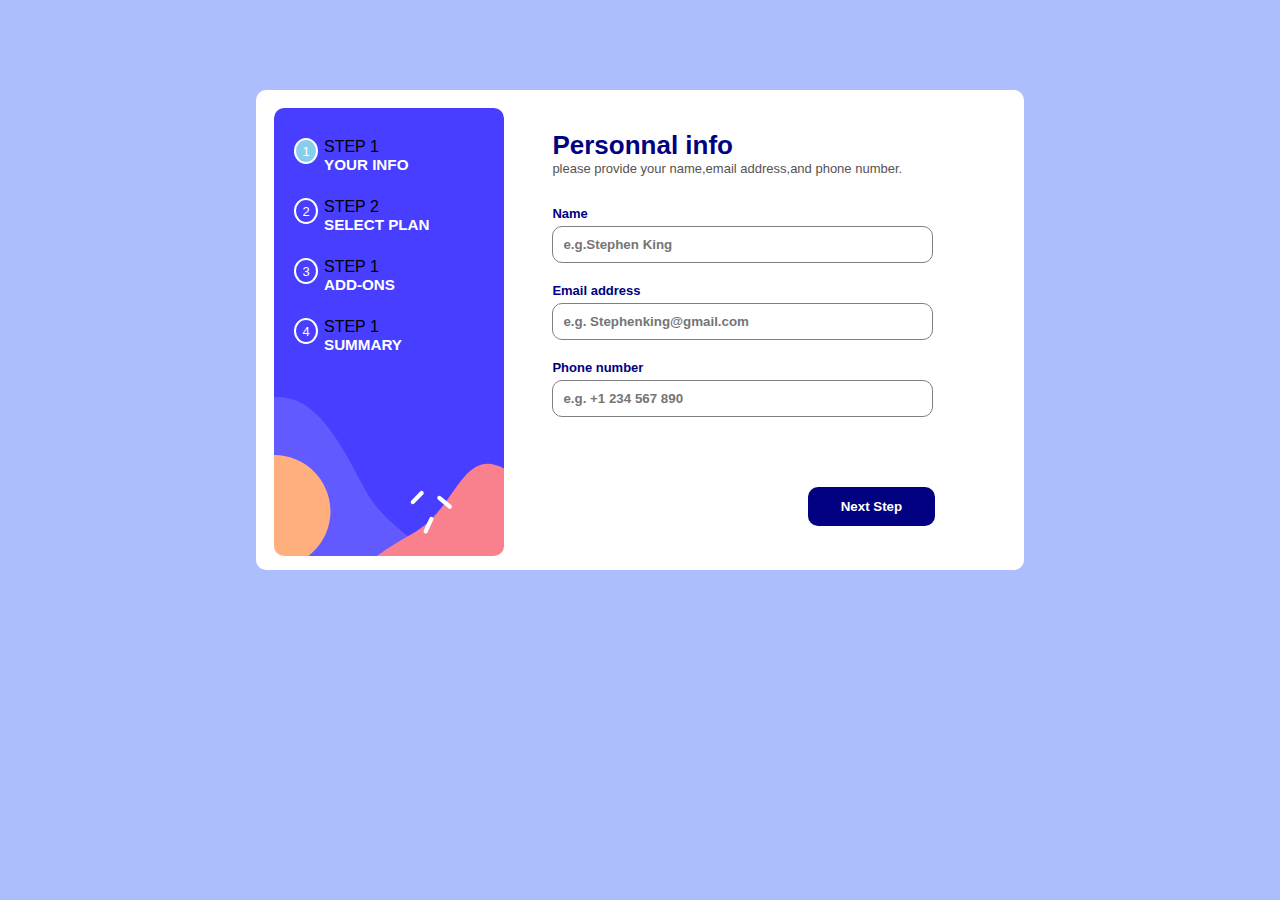
==== index.html @ de2533cb "Add files via upload" ====
<!DOCTYPE html>
<html lang="en">
<head>
    <meta charset="UTF-8">
    <meta http-equiv="X-UA-Compatible" content="IE=edge">
    <meta name="viewport" content="width=device-width, initial-scale=1.0">
    <title>multi-page-form</title>
    <link rel="stylesheet" href="style.css" type="text/css">
</head>
<body>
    <div class="container">
        <div class="menu col">
            <nav>
                <ul>
                    <li><div class="num" style="background-color: skyblue;"><a href="index.html">1</a></div><div class="link">STEP 1<a href="index.html"><h3>YOUR INFO</h3></a></div></li>
                    <li><div class="num"><a href="plan.html">2</a></div><div class="link plan">STEP 2<a href="plan.html"><h3>SELECT PLAN</h3></a></div></li>
                    <li><div class="num"><a href="pick.html">3</a></div><div class="link">STEP 1<a href="pick.html"><h3>ADD-ONS</h3></a></div></li>
                    <li><div class="num"><a href="finishup.html">4</a></div><div class="link">STEP 1<a href="finishup.html"><h3>SUMMARY</h3></a></div></li>
                </ul>
            </nav>
        </div>

        <div class="col aside">

        <div id="content" class="col">
            <h1>Personnal info</h1>
            <p>please provide your name,email address,and phone number.</p>

            <div class="form">
                <p class="label">Name</p>
                <input type="text" placeholder="e.g.Stephen King">
                <p class="label">Email address</p>
                <input type="email" name="email" placeholder="e.g. Stephenking@gmail.com">
                <p class="label">Phone number</p>
                <input type="num" name="num" placeholder="e.g. +1 234 567 890">
            </div>
            <a href="plan.html"><button class="next">next step</button></a>
        </div>

<!--aside div-->
    </div>
<!--container div-->
    </div>
</body>
</html>
---- style.css ----
*{
    margin: 0;
    padding: 0;
    box-sizing: border-box;
}
body{
    background-color: hsl(228, 100%, 84%);
    font-family: Verdana, Geneva, Tahoma, sans-serif;
}
.container{
    height: 30em;
    background-color: white;
    width: 60%;
    margin: 0 auto;
    position: relative;
    border-radius: 10px;
    margin-top: 90px;
}
.container .menu{
    width: 30%;
    background-image: url(./assets/images/bg-sidebar-desktop.svg);
    background-size: cover;
    background-repeat: no-repeat;
    height: 28em;
    margin: 18px;
    border-radius: 10px;
}

/***nav-side style guide**/
nav{
    margin-top: 20px;
}
nav ul li{
    list-style-type: none;
    padding: 10px;
    margin-left: 10px;
    margin-top: 5px;
}
nav ul li a{
    color: white;
    font-size: small;
    text-decoration: none;
}
.col{
    float: left;
}

li .num{
    float: left;
    width: 12%;
    border: 2px solid white;
    text-align: center;
    border-radius: 50%;
    padding: 2px;
}
.menu .link{
    margin-left: 30px;
}
li:hover .num{
    background-color: skyblue;
}

/**here is the aside page on the right**/
.container .aside{
    width: 55%;
    margin-left: 30px;
    height: unset;
}

#content{
    width: 100%;
    font-size: small;
    color: rgb(85, 82, 82);
    margin-top: 40px;
}
/**header of the page**/
#content h1{
     color: navy;
}

/**form styling**/
#content .form{
    margin-top: 30px;
}
#content .form .label{
    font-weight: bold;
    color: navy;
    margin-top: 20px;
}
/**input field**/
#content .form input{
    width: 90%;
    padding: 10px;
    border-radius: 10px;
    margin-top: 5px;
    color: grey;
    border: 1px solid grey;
    font-weight: bold;
}
/**next button***/
#content .next{
    border: none;
    padding: 12px;
    width: 30%;
    background-color: navy;
    float: right;
    margin-top: 70px;
    border-radius: 10px;
    text-transform: capitalize;
    font-weight: bold;
    margin-right: 40px;
}
#content .next{
    text-decoration: none;
    color: white;
}

/***plan**/
.aside #plan{
    width: 100%;
    font-size: small;
    color: rgb(85, 82, 82);
    margin-top: 40px;
}
.aside #plan h1{
    color: navy;
}

/**bill area style**/
.bill{
    margin-top: 30px;
}
.bill .arcade{
    margin-left: 5px;
    width: 28%;
    border-radius: 5px;
    padding: 10px;
    box-shadow: 0 0 2px 2px rgb(168, 167, 167);
}
.bill .arcade:hover{
    background-color: hsl(229, 24%, 87%);
    border: 1px solid hsl(243, 100%, 62%);
}
.bill .advanced{
    width: 28%;
    margin-left: 20px;
    border-radius: 5px;
    padding: 10px;
    box-shadow: 0 0 2px 2px rgb(168, 167, 167);
}
.bill .advanced:hover{
    background-color: hsl(229, 24%, 87%);
    border: 1px solid hsl(243, 100%, 62%);
}
.bill .pro{
    width: 28%;
    margin-left: 20px;
    border-radius: 5px;
    padding: 10px;
    box-shadow: 0 0 2px 2px rgb(168, 167, 167);
}
.bill .pro:hover{
    background-color: hsl(229, 24%, 87%);
    border: 1px solid hsl(243, 100%, 62%);
}
/***bill type**/
.bill h3{
    color: navy;
    margin-top: 30px;
}
/**text inside bill box**/
.bill p{
    opacity: 0.4;
    font-weight: bold;
}
.bill:after{
    content: "";
    clear: both;
    display: table;
}
/**done with bill**/
#plan .switch{
    width: 95%;
    text-align: center;
    padding: 10px;
    background-color: hsl(229, 24%, 87%);
    margin-top: 30px;
    border-radius: 10px;
    height: 3em;
}
#plan .switch h3{
    color: navy;
}

/**switch button styling**/
.switch .cols{
    float: left;
    padding: 5px;
    margin-left: 45px;
    margin-top: -5px;
}
.cols::after{
    content: "";
    clear: both;
    display: table;
}
.switch .switch-button{
    width: 15%;
    background-color: navy;
    border-radius: 20px;
}
.switch .switch-button p{
    background-color: white;
    width: 30%;
    border-radius: 50%;
}
.switch a{
    text-decoration: none;
    color: white;
}
/**switch button ends here**/

#plan .footer{
    padding: 10px;
    margin-top: 70px;
}
#plan .footer a{
    text-decoration: none;
    color: grey;
    font-weight: bold;
}
#plan .footer button{
    border: none;
    padding: 12px;
    width: 30%;
    background-color: navy;
    float: right;
    border-radius: 10px;
    text-transform: capitalize;
    font-weight: bold;
    margin-right: 20px;
    margin-top: -10px;
}
#plan .footer button a{
    color: white;
}

/***plan b style guide**/
.aside #planb{
    width: 100%;
    font-size: small;
    color: rgb(85, 82, 82);
    margin-top: 40px;
}
.aside #planb h1{
    color: navy;
}
#planb .footer{
    padding: 10px;
    margin-top: 70px;
}
#planb .footer a{
    text-decoration: none;
    color: grey;
    font-weight: bold;
}
#planb .footer button{
    border: none;
    padding: 12px;
    width: 30%;
    background-color: navy;
    float: right;
    border-radius: 10px;
    text-transform: capitalize;
    font-weight: bold;
    margin-right: 20px;
    margin-top: -10px;
}
#planb .footer button a{
    color: white;
}
#planb .switch{
    width: 95%;
    text-align: center;
    padding: 10px;
    background-color: hsl(229, 24%, 87%);
    margin-top: 30px;
    border-radius: 10px;
    height: 3em;
}
#planb .switch h3{
    color: navy;
}
/**plan b done**/


/**here is the page 3 where we have pick adds**/
.aside #pick{
    width: 100%;
    font-size: small;
    color: rgb(85, 82, 82);
    margin-top: 40px;
    font-weight: bold;
}
.aside #pick h1{
    color: navy;
}
.box-wrap{
    margin-top: 40px;
}
#pick .box-wrap h3{
    color: navy;
} 
#pick .box-wrap .check{
    float: left;
    margin: 15px;
}
.box-wrap .boxes{
    padding: 10px;
    border: 1px solid grey;
    border-radius: 10px;
    margin-top: 15px;
}
.box-wrap .row{
    float: right;
    margin-top: -25px;
}

#pick .footer{
    padding: 10px;
    margin-top: 70px;
}
#pick .footer a{
    text-decoration: none;
    color: grey;
    font-weight: bold;
}
#pick .footer button{
    border: none;
    padding: 12px;
    width: 30%;
    background-color: navy;
    color: white;
    float: right;
    border-radius: 10px;
    text-transform: capitalize;
    font-weight: bold;
    margin-right: 20px;
    margin-top: -10px;
}
#pick .footer button a{
    color: white;
}

/**pickb for yearly plan**/
.aside #pickb{
    width: 100%;
    font-size: small;
    color: rgb(85, 82, 82);
    margin-top: 40px;
    font-weight: bold;
}
.aside #pickb h1{
    color: navy;
}
#pickb .box-wrap h3{
    color: navy;
} 
#pickb .box-wrap .check{
    float: left;
    margin: 15px;
}
#pickb .footer{
    padding: 10px;
    margin-top: 70px;
}
#pickb .footer a{
    text-decoration: none;
    color: grey;
    font-weight: bold;
}
#pickb .footer button{
    border: none;
    padding: 12px;
    width: 30%;
    background-color: navy;
    color: white;
    float: right;
    border-radius: 10px;
    text-transform: capitalize;
    font-weight: bold;
    margin-right: 20px;
    margin-top: -10px;
}
#pickb .footer button a{
    color: white;
}
/**pick page ends here**/


/***finish up page**/
.aside #finish{
    width: 100%;
    font-size: small;
    font-weight: bold;
    color: rgb(85, 82, 82);
    margin-top: 40px;
}
.aside #finish h1{
    color: navy;
}
#finish .table{
    background-color: whitesmoke;
    padding: 15px;
    border-radius: 10px;
    margin-top: 40px;
}
#finish #select{
    border: none;
    font-size: 15px;
    font-weight: bold;
    background-color: whitesmoke;
    color: navy;
    float: left;
}
#finish .col{
    float: left;
}
#finish .price{
    float: right;
    font-weight: bold;
    color: navy;
}

/***footer**/
#finish .footer{
    padding: 10px;
    margin-top: 70px;
}
#finish .footer a{
    text-decoration: none;
    color: grey;
    font-weight: bold;
}
#finish .footer button{
    border: none;
    padding: 12px;
    width: 30%;
    background-color: navy;
    color: white;
    float: right;
    border-radius: 10px;
    text-transform: capitalize;
    font-weight: bold;
    margin-right: 20px;
    margin-top: -10px;
}
#finish .footer button a{
    color: white;
}

/**finishb for yearly plan**/
.aside #finishb{
    width: 100%;
    font-size: small;
    font-weight: bold;
    color: rgb(85, 82, 82);
    margin-top: 40px;
}
.aside #finishb h1{
    color: navy;
}
#finishb .table{
    background-color: whitesmoke;
    padding: 15px;
    border-radius: 10px;
    margin-top: 40px;
}
#finishb #select{
    border: none;
    font-size: 15px;
    font-weight: bold;
    background-color: whitesmoke;
    color: navy;
    float: left;
}
#finishb .col{
    float: left;
}
#finishb .price{
    float: right;
    font-weight: bold;
    color: navy;
}

/***footer**/
#finishb .footer{
    padding: 10px;
    margin-top: 70px;
}
#finishb .footer a{
    text-decoration: none;
    color: grey;
    font-weight: bold;
}
#finishb .footer button{
    border: none;
    padding: 12px;
    width: 30%;
    background-color: navy;
    color: white;
    float: right;
    border-radius: 10px;
    text-transform: capitalize;
    font-weight: bold;
    margin-right: 20px;
    margin-top: -10px;
}
#finishb .footer button a{
    color: white;
}
.finishup:after{
    content: "";
    clear: both;
    display: table;
}

/**last page with congratulationns message**/
.congrats-message{
    height: 23em;
    margin-top: 50px;
}
.congrats-message .image{
    border: 12px solid rgb(247, 51, 51);
    padding: 4px;
    width: 14%;
    border-radius: 50%;
    margin: 0 auto;
    margin-top: 60px;
}
.message{
    text-align: center;
    padding: 10px;
}
.message h1{
    color: navy;
}
.message p{
    font-family: Cambria, Cochin, Georgia, Times, 'Times New Roman', serif;
    font-weight: bold;
    color: grey;
}
/**page end**/


@media screen and (max-width:375px) {
    body{
        background-color: white;
    }

   .container{
    width: 100%;
    margin: 0;
    border-radius: 0;
    height: 12em;
    background-color: blue;
   }
   .container .menu{
       width: 100%;
       background-image: url(./assets/images/bg-sidebar-desktop.svg);
       height: 12em;
       margin: 0;
       border-radius: 0;
   }
   .menu .link{
    display: none;
   }
   .menu li{
    display: inline-block;
   }
   li .num{
    float: left;
    width: 100%;
    border: 2px solid white;
    text-align: center;
    border-radius: 50%;
    padding: 10px;
    height: 2.5em;
    margin-left: 15px;
}

.container .aside{
    width: 92%;
    padding: 10px;
    background-color: white;
    margin-top: -80px;
    border-radius: 10px;
    margin-left: 15px;
    height: 27.1em;
}

#content .form input{
    border: none;
    border-radius: 0;
    border-bottom: 1px solid black;
}

/***bill section under plan***/
.bill h3{
    font-size: small;
}
.bill .plan-type{
    margin-top: -30px;
    margin-left: 15px;
}
.bill .arcade .col{
float: left;
}
.bill .advanced .col{
float: left;
}
.bill .pro .col{
float: left;
}
.bill .arcade{
width: 93%;
margin: 15px;
box-shadow: none;
border: 1px solid rgb(53, 141, 175);
}
.bill .advanced{
width: 93%;
margin: 15px;
box-shadow: none;
border: 1px solid rgb(53, 141, 175);
}
.bill .pro{
width: 93%;
margin: 15px;
box-shadow: none;
border: 1px solid rgb(53, 141, 175);
}
/**bill end**/

/**switch button styling**/
.switch{margin-left: 10px;}
.switch .cols{
    float: left;
    padding: 5px;
    margin-left: 25px;
}
.switch .switch-button p{
    width: 40%;
}
/**pick adds page style**/

.boxes .box-text p{
    font-size: 11.4px;
}

.congrats-message .image{
    width: 19%;
}
#finish .footer{
    margin-top: 50px;
}
#finishb .footer{
    margin-top: 50px;
}
}
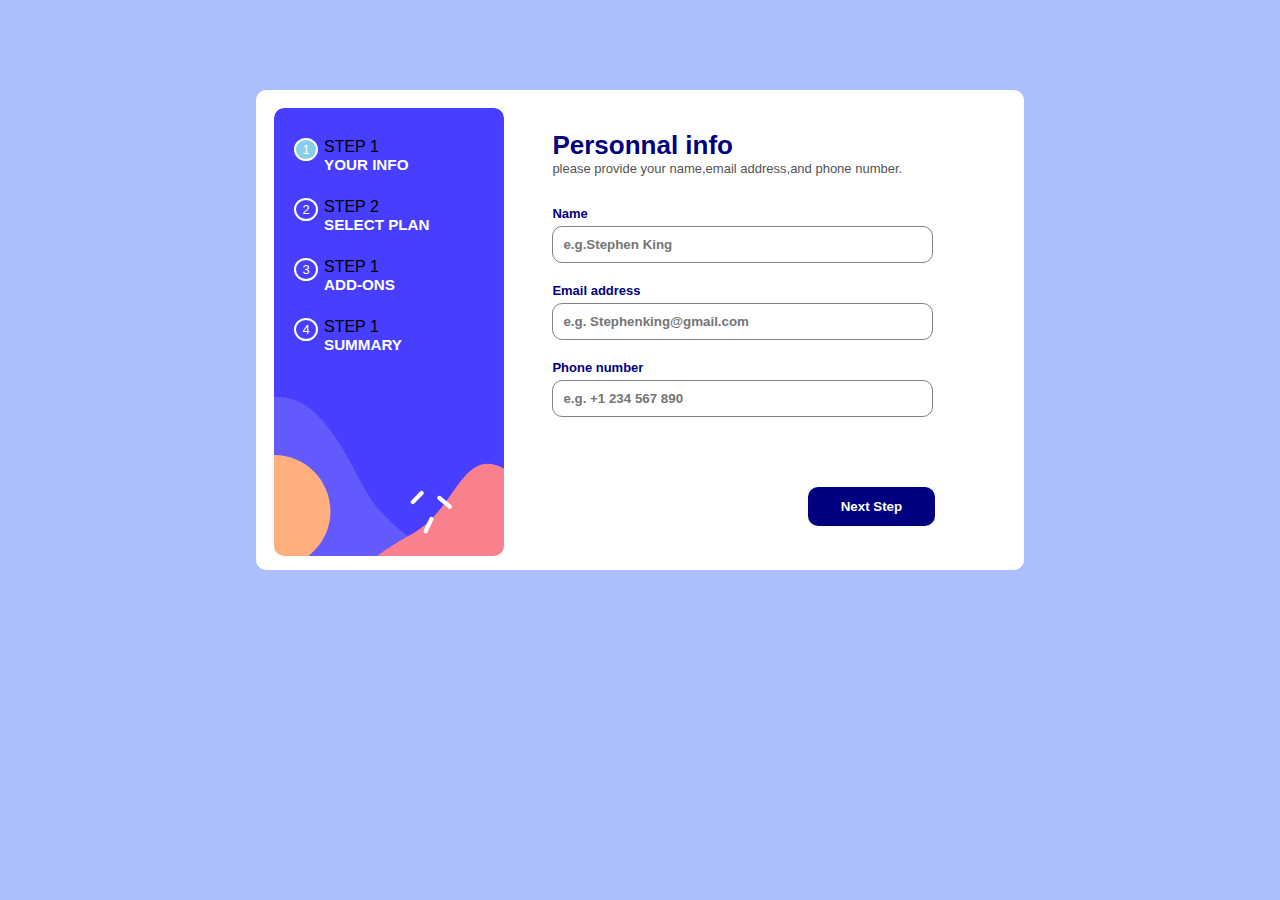
==== commit b93553bf: "Add files via upload" ====
--- a/index.html
+++ b/index.html
@@ -6,16 +6,17 @@
     <meta name="viewport" content="width=device-width, initial-scale=1.0">
     <title>multi-page-form</title>
     <link rel="stylesheet" href="style.css" type="text/css">
+    <link rel="stylesheet" href="query.css">
 </head>
 <body>
     <div class="container">
         <div class="menu col">
             <nav>
                 <ul>
-                    <li><div class="num" style="background-color: skyblue;"><a href="index.html">1</a></div><div class="link">STEP 1<a href="index.html"><h3>YOUR INFO</h3></a></div></li>
-                    <li><div class="num"><a href="plan.html">2</a></div><div class="link plan">STEP 2<a href="plan.html"><h3>SELECT PLAN</h3></a></div></li>
-                    <li><div class="num"><a href="pick.html">3</a></div><div class="link">STEP 1<a href="pick.html"><h3>ADD-ONS</h3></a></div></li>
-                    <li><div class="num"><a href="finishup.html">4</a></div><div class="link">STEP 1<a href="finishup.html"><h3>SUMMARY</h3></a></div></li>
+                    <li><a href="index.html"><div class="num" style="background-color: skyblue;">1</div></a><div class="link">STEP 1<a href="index.html"><h3>YOUR INFO</h3></a></div></li>
+                    <li><a href="plan.html"><div class="num">2</div></a><div class="link plan">STEP 2<a href="plan.html"><h3>SELECT PLAN</h3></a></div></li>
+                    <li><a href="pick.html"><div class="num">3</div></a><div class="link">STEP 1<a href="pick.html"><h3>ADD-ONS</h3></a></div></li>
+                    <li><a href="finishup.html"><div class="num">4</div></a><div class="link">STEP 1<a href="finishup.html"><h3>SUMMARY</h3></a></div></li>
                 </ul>
             </nav>
         </div>
@@ -28,11 +29,11 @@
 
             <div class="form">
                 <p class="label">Name</p>
-                <input type="text" placeholder="e.g.Stephen King">
+                <input type="text" placeholder="e.g.Stephen King" required>
                 <p class="label">Email address</p>
-                <input type="email" name="email" placeholder="e.g. Stephenking@gmail.com">
+                <input type="email" name="email" placeholder="e.g. Stephenking@gmail.com" required>
                 <p class="label">Phone number</p>
-                <input type="num" name="num" placeholder="e.g. +1 234 567 890">
+                <input type="num" name="num" placeholder="e.g. +1 234 567 890" required>
             </div>
             <a href="plan.html"><button class="next">next step</button></a>
         </div>
--- a/style.css
+++ b/style.css
@@ -6,6 +6,9 @@
 body{
     background-color: hsl(228, 100%, 84%);
     font-family: Verdana, Geneva, Tahoma, sans-serif;
+}
+button:hover{
+  cursor: pointer;
 }
 .container{
     height: 30em;
@@ -98,7 +101,7 @@
     font-weight: bold;
 }
 /**next button***/
-#content .next{
+.next{
     border: none;
     padding: 12px;
     width: 30%;
@@ -109,8 +112,6 @@
     text-transform: capitalize;
     font-weight: bold;
     margin-right: 40px;
-}
-#content .next{
     text-decoration: none;
     color: white;
 }
@@ -552,119 +553,3 @@
 }
 /**page end**/
 
-
-@media screen and (max-width:375px) {
-    body{
-        background-color: white;
-    }
-
-   .container{
-    width: 100%;
-    margin: 0;
-    border-radius: 0;
-    height: 12em;
-    background-color: blue;
-   }
-   .container .menu{
-       width: 100%;
-       background-image: url(./assets/images/bg-sidebar-desktop.svg);
-       height: 12em;
-       margin: 0;
-       border-radius: 0;
-   }
-   .menu .link{
-    display: none;
-   }
-   .menu li{
-    display: inline-block;
-   }
-   li .num{
-    float: left;
-    width: 100%;
-    border: 2px solid white;
-    text-align: center;
-    border-radius: 50%;
-    padding: 10px;
-    height: 2.5em;
-    margin-left: 15px;
-}
-
-.container .aside{
-    width: 92%;
-    padding: 10px;
-    background-color: white;
-    margin-top: -80px;
-    border-radius: 10px;
-    margin-left: 15px;
-    height: 27.1em;
-}
-
-#content .form input{
-    border: none;
-    border-radius: 0;
-    border-bottom: 1px solid black;
-}
-
-/***bill section under plan***/
-.bill h3{
-    font-size: small;
-}
-.bill .plan-type{
-    margin-top: -30px;
-    margin-left: 15px;
-}
-.bill .arcade .col{
-float: left;
-}
-.bill .advanced .col{
-float: left;
-}
-.bill .pro .col{
-float: left;
-}
-.bill .arcade{
-width: 93%;
-margin: 15px;
-box-shadow: none;
-border: 1px solid rgb(53, 141, 175);
-}
-.bill .advanced{
-width: 93%;
-margin: 15px;
-box-shadow: none;
-border: 1px solid rgb(53, 141, 175);
-}
-.bill .pro{
-width: 93%;
-margin: 15px;
-box-shadow: none;
-border: 1px solid rgb(53, 141, 175);
-}
-/**bill end**/
-
-/**switch button styling**/
-.switch{margin-left: 10px;}
-.switch .cols{
-    float: left;
-    padding: 5px;
-    margin-left: 25px;
-}
-.switch .switch-button p{
-    width: 40%;
-}
-/**pick adds page style**/
-
-.boxes .box-text p{
-    font-size: 11.4px;
-}
-
-.congrats-message .image{
-    width: 19%;
-}
-#finish .footer{
-    margin-top: 50px;
-}
-#finishb .footer{
-    margin-top: 50px;
-}
-}
--- a/query.css
+++ b/query.css
@@ -0,0 +1,323 @@
+
+@media screen and (max-width:710px) {
+    body{
+        background-color: white;
+    }
+
+   .container{
+    width: 100%;
+    margin: 0;
+    border-radius: 0;
+    height: 12em;
+    background-color: blue;
+   }
+   .container .menu{
+       width: 100%;
+       background-image: url(./assets/images/bg-sidebar-desktop.svg);
+       height: 12em;
+       margin: 0;
+       border-radius: 0;
+   }
+   .menu .link{
+    display: none;
+   }
+   .menu li{
+    display: inline-block;
+   }
+   li .num{
+    float: left;
+    width: 100%;
+    border: 2px solid white;
+    text-align: center;
+    border-radius: 50%;
+    padding: 10px;
+    margin-left: 15px;
+}
+
+.container .aside{
+    width: 92%;
+    padding: 10px;
+    background-color: white;
+    margin-top: -80px;
+    border-radius: 10px;
+    margin-left: 15px;
+    height: 27.1em;
+}
+
+#content .form input{
+    border: none;
+    border-radius: 0;
+    border-bottom: 1px solid black;
+}
+
+/***bill section under plan***/
+.bill h3{
+    font-size: small;
+}
+.bill .plan-type{
+    margin-top: -30px;
+    margin-left: 15px;
+}
+.bill .arcade .col{
+float: left;
+}
+.bill .advanced .col{
+float: left;
+}
+.bill .pro .col{
+float: left;
+}
+.bill .arcade{
+width: 93%;
+margin: 15px;
+box-shadow: none;
+border: 1px solid rgb(53, 141, 175);
+}
+.bill .advanced{
+width: 93%;
+margin: 15px;
+box-shadow: none;
+border: 1px solid rgb(53, 141, 175);
+}
+.bill .pro{
+width: 93%;
+margin: 15px;
+box-shadow: none;
+border: 1px solid rgb(53, 141, 175);
+}
+/**bill end**/
+
+/**switch button styling**/
+.switch{margin-left: 10px;}
+.switch .cols{
+    float: left;
+    padding: 5px;
+    margin-left: 25px;
+}
+.switch .switch-button p{
+    width: 40%;
+}
+/**pick adds page style**/
+
+.boxes .box-text p{
+    font-size: 11.4px;
+}
+
+.congrats-message .image{
+    width: 19%;
+}
+#finish .footer{
+    margin-top: 50px;
+}
+#finishb .footer{
+    margin-top: 50px;
+}
+
+.next{
+    width: 40% !important;
+}
+}
+
+
+
+@media screen and (max-width:375px) {
+    body{
+        background-color: white;
+    }
+
+   .container{
+    width: 100%;
+    margin: 0;
+    border-radius: 0;
+    height: 12em;
+    background-color: blue;
+   }
+   .container .menu{
+       width: 100%;
+       background-image: url(./assets/images/bg-sidebar-desktop.svg);
+       height: 12em;
+       margin: 0;
+       border-radius: 0;
+   }
+   .menu .link{
+    display: none;
+   }
+   .menu li{
+    display: inline-block;
+   }
+   li .num{
+    float: left;
+    width: 100%;
+    border: 2px solid white;
+    text-align: center;
+    border-radius: 50%;
+    padding: 10px;
+    margin-left: 15px;
+}
+
+.container .aside{
+    width: 92%;
+    padding: 10px;
+    background-color: white;
+    margin-top: -80px;
+    border-radius: 10px;
+    margin-left: 15px;
+    height: 27.1em;
+}
+
+#content .form input{
+    border: none;
+    border-radius: 0;
+    border-bottom: 1px solid black;
+}
+
+/***bill section under plan***/
+.bill h3{
+    font-size: small;
+}
+.bill .plan-type{
+    margin-top: -30px;
+    margin-left: 15px;
+}
+.bill .arcade .col{
+float: left;
+}
+.bill .advanced .col{
+float: left;
+}
+.bill .pro .col{
+float: left;
+}
+.bill .arcade{
+width: 93%;
+margin: 15px;
+box-shadow: none;
+border: 1px solid rgb(53, 141, 175);
+}
+.bill .advanced{
+width: 93%;
+margin: 15px;
+box-shadow: none;
+border: 1px solid rgb(53, 141, 175);
+}
+.bill .pro{
+width: 93%;
+margin: 15px;
+box-shadow: none;
+border: 1px solid rgb(53, 141, 175);
+}
+/**bill end**/
+
+/**switch button styling**/
+.switch{margin-left: 10px;}
+.switch .cols{
+    float: left;
+    padding: 5px;
+    margin-left: 25px;
+}
+.switch .switch-button p{
+    width: 40%;
+}
+/**pick adds page style**/
+
+.boxes .box-text p{
+    font-size: 11.4px;
+}
+
+.congrats-message .image{
+    width: 19%;
+}
+#finish .footer{
+    margin-top: 50px;
+}
+#finishb .footer{
+    margin-top: 50px;
+}
+
+.next{
+    width: 40% !important;
+}
+}
+
+
+@media screen and (max-width: 342px) {
+    li .num{
+     margin-left: 10px;
+ }
+ 
+.bill .arcade{
+    margin-left: 10px;
+    }
+    .bill .advanced{
+        margin-left: 10px;
+        }
+        .bill .pro{
+            margin-left: 10px;
+            }
+    .bill{
+        border: 1px solid black;
+    }
+    
+.switch{
+    margin-left: 0;
+    width: 100% !important;
+}
+
+}
+
+@media screen and (max-width: 322px) {
+    .switch{
+        height: 11em !important;
+    }
+    .switch .cols{
+        width: 100%;
+        margin: 0;
+        border: 1px solid black;
+        margin-top: 5px;
+    }
+    .switch-button{
+        width: 35% !important;
+        margin-left: 30% !important;
+    }
+    
+    .switch-button p{
+        padding: 5px;
+        width: 35% !important;
+    }
+    .container .aside{
+        height: 30.1em;
+    }
+}
+
+
+
+@media screen and (max-width: 322px) {
+    .num{
+        margin-left: 5px !important;
+    }
+    .container .menu{
+        height: 16em;
+    }
+}
+
+
+@media screen and (max-width: 284px) {
+    .num{
+        margin-left: 30px !important;
+    }
+    .container .menu{
+        height: 16em;
+    }
+    select{
+        width: 60%;
+    }
+    .total h3{
+        font-size: 12px !important;
+    }
+    .total p{
+        font-size: small !important;
+    }
+    .congrats-message .image{
+        width: 50% !important;
+    }
+}